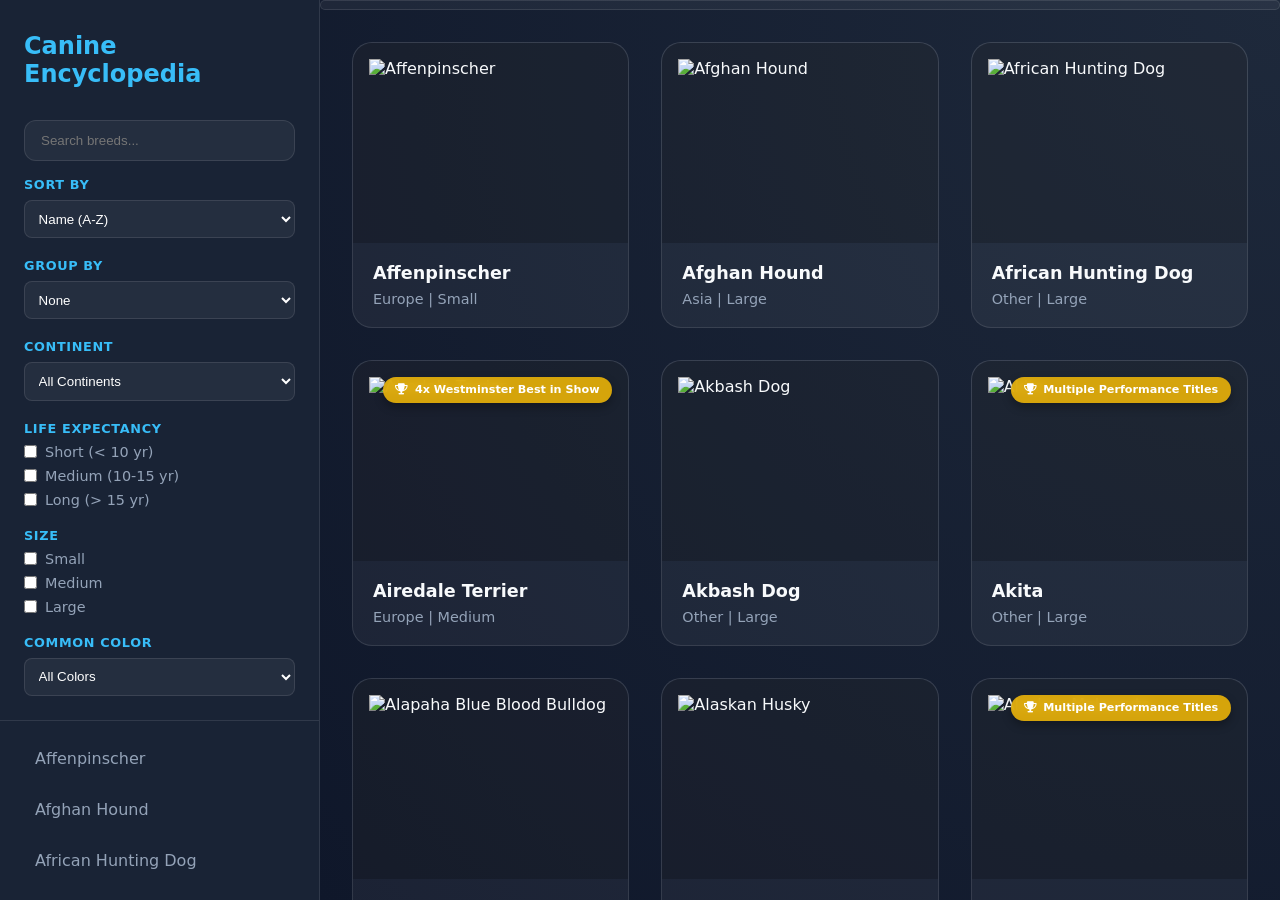
==== index.html @ e1873ed3 "Remove Carousel feature and simplify to Grid Gallery" ====
<!DOCTYPE html>
<html lang="en">
<head>
    <meta charset="UTF-8">
    <meta name="viewport" content="width=device-width, initial-scale=1.0">
    <title>Canine Encyclopedia | Explore Dog Breeds</title>
    <meta name="description" content="Discover facts, abilities, lifespans, and challenges of popular dog breeds in this interactive encyclopedia.">
    <link rel="stylesheet" href="style.css">
    <link rel="stylesheet" href="https://cdnjs.cloudflare.com/ajax/libs/font-awesome/6.4.0/css/all.min.css">
</head>
<body>
    <div class="app-container">
        <aside class="sidebar" id="sidebar">
            <div class="sidebar-header">
                <h2>Canine Encyclopedia</h2>
                <button id="mobile-toggle" class="mobile-toggle">
                    <i class="fas fa-bars"></i>
                </button>
            </div>
            <div class="search-box">
                <input type="text" id="breed-search" placeholder="Search breeds...">
            </div>

            <div class="filter-section">
                <div class="filter-group">
                    <label>Sort By</label>
                    <select id="sort-select">
                        <option value="name-asc">Name (A-Z)</option>
                        <option value="price-desc">Price (Highest)</option>
                        <option value="price-asc">Price (Lowest)</option>
                        <option value="life-desc">Lifespan (Longest)</option>
                        <option value="weight-desc">Weight (Heaviest)</option>
                        <option value="height-desc">Height (Tallest)</option>
                    </select>
                </div>

                <div class="filter-group">
                    <label>Group By</label>
                    <select id="group-select">
                        <option value="none">None</option>
                        <option value="continent">Continent</option>
                        <option value="size">Size</option>
                        <option value="diet">Diet</option>
                    </select>
                </div>

                <div class="filter-group">
                    <label>Continent</label>
                    <select id="continent-filter">
                        <option value="all">All Continents</option>
                        <option value="europe">Europe</option>
                        <option value="north-america">North America</option>
                        <option value="asia">Asia</option>
                        <option value="africa">Africa</option>
                        <option value="australia">Australia</option>
                    </select>
                </div>

                <div class="filter-group">
                    <label>Life Expectancy</label>
                    <div class="checkbox-group">
                        <label><input type="checkbox" class="life-filter" value="short"> Short (< 10 yr)</label>
                        <label><input type="checkbox" class="life-filter" value="medium"> Medium (10-15 yr)</label>
                        <label><input type="checkbox" class="life-filter" value="long"> Long (> 15 yr)</label>
                    </div>
                </div>

                <div class="filter-group">
                    <label>Size</label>
                    <div class="checkbox-group">
                        <label><input type="checkbox" class="size-filter" value="small"> Small</label>
                        <label><input type="checkbox" class="size-filter" value="medium"> Medium</label>
                        <label><input type="checkbox" class="size-filter" value="large"> Large</label>
                    </div>
                </div>

                <div class="filter-group">
                    <label>Common Color</label>
                    <select id="color-filter">
                        <option value="all">All Colors</option>
                        <option value="black">Black</option>
                        <option value="white">White</option>
                        <option value="brown">Brown / Chocolate</option>
                        <option value="golden">Golden / Yellow</option>
                        <option value="grey">Grey / Silver</option>
                        <option value="tan">Tan / Fawn</option>
                    </select>
                </div>
            </div>

            <ul id="breed-list" class="breed-list">
                <!-- Breeds will be injected here -->
            </ul>
        </aside>

        <!-- Main Content -->
        <main class="main-content">
            <header class="header">
                <div class="view-controls">
                    <!-- Carousel removed at user request -->
                </div>
            </header>

            <div id="display-container" class="display-container">
                <!-- Content will be injected here -->
            </div>
        </main>
    </div>

    <script type="module" src="script.js"></script>
</body>
</html>
---- style.css ----
:root {
    --primary-bg: #0f172a;
    --sidebar-bg: rgba(30, 41, 59, 0.7);
    --accent-color: #38bdf8;
    --text-primary: #f8fafc;
    --text-secondary: #94a3b8;
    --glass-bg: rgba(255, 255, 255, 0.05);
    --glass-border: rgba(255, 255, 255, 0.1);
    --card-shadow: 0 10px 15px -3px rgba(0, 0, 0, 0.1);
    --transition: all 0.3s cubic-bezier(0.4, 0, 0.2, 1);
}

* {
    margin: 0;
    padding: 0;
    box-sizing: border-box;
}

body {
    font-family: 'Inter', system-ui, -apple-system, sans-serif;
    background-color: var(--primary-bg);
    color: var(--text-primary);
    overflow: hidden; /* App container handles scrolling */
}

.app-container {
    display: flex;
    height: 100vh;
    width: 100vw;
}

/* Sidebar */
.sidebar {
    width: 320px;
    height: 100vh;
    background: var(--sidebar-bg);
    border-right: 1px solid var(--glass-border);
    display: flex;
    flex-direction: column;
    transition: transform 0.3s cubic-bezier(0.4, 0, 0.2, 1);
    z-index: 1000;
}

.sidebar.open {
    transform: translateX(0);
}

.sidebar-header {
    padding: 2rem 1.5rem;
    display: flex;
    justify-content: space-between;
    align-items: center;
}

.sidebar-header h2 {
    font-size: 1.5rem;
    font-weight: 700;
    color: var(--accent-color);
}

.mobile-toggle {
    display: none;
    background: var(--accent-color);
    color: white;
    border: none;
    width: 45px;
    height: 45px;
    border-radius: 12px;
    cursor: pointer;
    font-size: 1.25rem;
    box-shadow: 0 4px 15px rgba(56, 189, 248, 0.3);
    transition: var(--transition);
}

.sidebar-header .mobile-toggle {
    width: 35px;
    height: 35px;
    font-size: 1rem;
    box-shadow: none;
}

.search-box {
    padding: 0 1.5rem 1rem;
}

.filter-section {
    padding: 0 1.5rem 1.5rem;
    display: flex;
    flex-direction: column;
    gap: 1.25rem;
    border-bottom: 1px solid var(--glass-border);
    margin-bottom: 1rem;
}

.filter-group label {
    display: block;
    font-size: 0.8rem;
    font-weight: 600;
    color: var(--accent-color);
    text-transform: uppercase;
    letter-spacing: 0.05em;
    margin-bottom: 0.5rem;
}

.filter-group select {
    width: 100%;
    padding: 0.6rem;
    background: var(--glass-bg);
    border: 1px solid var(--glass-border);
    border-radius: 8px;
    color: white;
    outline: none;
    cursor: pointer;
}

.checkbox-group {
    display: flex;
    flex-direction: column;
    gap: 0.5rem;
}

.checkbox-group label {
    display: flex;
    align-items: center;
    gap: 0.5rem;
    font-size: 0.9rem;
    color: var(--text-secondary);
    text-transform: none;
    letter-spacing: normal;
    cursor: pointer;
    font-weight: 400;
    margin-bottom: 0;
}

.checkbox-group input[type="checkbox"] {
    accent-color: var(--accent-color);
}

.search-box input {
    width: 100%;
    padding: 0.75rem 1rem;
    background: var(--glass-bg);
    border: 1px solid var(--glass-border);
    border-radius: 12px;
    color: white;
    outline: none;
    transition: var(--transition);
}

.search-box input:focus {
    border-color: var(--accent-color);
    background: rgba(255, 255, 255, 0.1);
}

.breed-list {
    flex: 1;
    overflow-y: auto;
    padding: 0 1rem 2rem;
    list-style: none;
}

.breed-list::-webkit-scrollbar {
    width: 6px;
}

.breed-list::-webkit-scrollbar-thumb {
    background: var(--glass-border);
    border-radius: 10px;
}

.breed-item {
    padding: 0.75rem 1rem;
    margin-bottom: 0.5rem;
    border-radius: 10px;
    cursor: pointer;
    color: var(--text-secondary);
    transition: var(--transition);
    border-left: 3px solid transparent;
}

.breed-item:hover {
    background: var(--glass-bg);
    color: var(--text-primary);
}

.breed-item.active {
    background: rgba(56, 189, 248, 0.1);
    color: var(--accent-color);
    border-left-color: var(--accent-color);
}

/* Main Content */
.main-content {
    flex: 1;
    display: flex;
    flex-direction: column;
    background: radial-gradient(circle at top right, #1e293b, #0f172a);
    overflow-y: auto;
    position: relative;
}

.top-nav {
    padding: 1.5rem 2rem;
    display: flex;
    justify-content: space-between;
    align-items: center;
    background: rgba(15, 23, 42, 0.5);
    backdrop-filter: blur(10px);
    border-bottom: 1px solid var(--glass-border);
    position: sticky;
    top: 0;
    z-index: 10;
}

.logo {
    display: flex;
    align-items: center;
    gap: 0.75rem;
    font-size: 1.25rem;
    font-weight: 600;
}

.logo i {
    color: var(--accent-color);
}

.view-controls {
    display: flex;
    gap: 0.5rem;
    background: var(--glass-bg);
    padding: 0.25rem;
    border-radius: 10px;
    border: 1px solid var(--glass-border);
}

.view-btn {
    background: none;
    border: none;
    color: var(--text-secondary);
    width: 40px;
    height: 40px;
    border-radius: 8px;
    cursor: pointer;
    transition: var(--transition);
    display: flex;
    align-items: center;
    justify-content: center;
}

.view-btn:hover {
    color: var(--text-primary);
    background: rgba(255, 255, 255, 0.05);
}

.view-btn.active {
    color: var(--accent-color);
    background: rgba(255, 255, 255, 0.1);
}

.display-container {
    padding: 2rem;
    flex: 1;
}

/* Grid View */
.grid-container {
    display: grid;
    grid-template-columns: repeat(auto-fill, minmax(250px, 1fr));
    gap: 2rem;
    animation: fadeIn 0.5s ease-out;
}

.group-header {
    grid-column: 1 / -1;
    font-size: 1.5rem;
    font-weight: 700;
    color: var(--accent-color);
    margin-top: 2rem;
    margin-bottom: 1rem;
    padding-bottom: 0.5rem;
    border-bottom: 2px solid rgba(56, 189, 248, 0.2);
    display: flex;
    align-items: center;
    gap: 0.75rem;
}

.group-header::before {
    content: '';
    display: inline-block;
    width: 6px;
    height: 20px;
    background: var(--accent-color);
    border-radius: 3px;
}

.breed-card {
    background: var(--glass-bg);
    border: 1px solid var(--glass-border);
    border-radius: 20px;
    overflow: hidden;
    cursor: pointer;
    transition: var(--transition);
    position: relative;
}

.award-badge {
    position: absolute;
    top: 1rem;
    right: 1rem;
    background: rgba(234, 179, 8, 0.9);
    color: white;
    padding: 0.4rem 0.8rem;
    border-radius: 20px;
    font-size: 0.7rem;
    font-weight: 700;
    z-index: 10;
    display: flex;
    align-items: center;
    gap: 0.4rem;
    box-shadow: 0 4px 10px rgba(0, 0, 0, 0.3);
    backdrop-filter: blur(5px);
}

.breed-card:hover {
    transform: translateY(-10px);
    border-color: var(--accent-color);
    box-shadow: 0 20px 25px -5px rgba(0, 0, 0, 0.2);
}

.breed-card .card-image {
    height: 200px;
    width: 100%;
    overflow: hidden;
}

.breed-card img {
    width: 100%;
    height: 100%;
    object-fit: cover;
    transition: transform 0.5s ease;
}

.breed-card:hover img {
    transform: scale(1.1);
}

.breed-card .card-info {
    padding: 1.25rem;
}

.breed-card h3 {
    font-size: 1.1rem;
    margin-bottom: 0.5rem;
}

.breed-card p {
    color: var(--text-secondary);
    font-size: 0.9rem;
}

/* Grid Card Enhancements */
.breed-card {
    background: var(--glass-bg);
    border: 1px solid var(--glass-border);
    border-radius: 20px;
    overflow: hidden;
    cursor: pointer;
    transition: var(--transition);
    position: relative;
}

.breed-card:hover {
    transform: translateY(-10px);
    border-color: var(--accent-color);
    box-shadow: 0 20px 40px rgba(0, 0, 0, 0.4);
}

.card-image {
    height: 250px;
    background: rgba(0, 0, 0, 0.2);
    display: flex;
    align-items: center;
    justify-content: center;
    padding: 1rem;
}

.card-image img {
    max-width: 100%;
    max-height: 100%;
    object-fit: contain; /* Full dog visibility */
    transition: transform 0.5s ease;
}

.breed-card:hover .card-image img {
    transform: scale(1.1);
}

/* Detail View */
.detail-view {
    animation: slideInUp 0.5s ease-out;
}

.back-btn {
    padding: 0.75rem 1.5rem;
    background: var(--glass-bg);
    border: 1px solid var(--glass-border);
    border-radius: 12px;
    color: white;
    cursor: pointer;
    margin-bottom: 2rem;
    display: flex;
    align-items: center;
    gap: 0.75rem;
    font-weight: 600;
    transition: var(--transition);
}

.back-btn:hover {
    background: var(--accent-color);
    border-color: var(--accent-color);
    transform: translateX(-5px);
}

.hero-section {
    display: grid;
    grid-template-columns: 1fr 1fr;
    gap: 3rem;
    margin-bottom: 3rem;
}

.hero-image {
    border-radius: 30px;
    overflow: hidden;
    box-shadow: 0 25px 50px -12px rgba(0, 0, 0, 0.5);
}

.hero-image img {
    width: 100%;
    height: 100%;
    object-fit: cover;
}

.hero-content h1 {
    font-size: 3.5rem;
    margin-bottom: 0.5rem;
    background: linear-gradient(to right, #fff, var(--accent-color));
    -webkit-background-clip: text;
    -webkit-text-fill-color: transparent;
}

.stats-grid {
    display: flex;
    flex-wrap: wrap;
    gap: 1rem;
    margin-bottom: 2rem;
}

.stat-badge {
    display: flex;
    align-items: center;
    gap: 0.5rem;
    padding: 0.5rem 1rem;
    background: rgba(56, 189, 248, 0.1);
    color: var(--accent-color);
    border-radius: 12px;
    font-size: 0.85rem;
    border: 1px solid rgba(56, 189, 248, 0.2);
    font-weight: 500;
}

.stat-badge i {
    font-size: 0.9rem;
}

/* Tabs */
.tabs {
    display: flex;
    gap: 2rem;
    border-bottom: 1px solid var(--glass-border);
    margin-bottom: 2rem;
}

.tab-btn {
    background: none;
    border: none;
    color: var(--text-secondary);
    padding: 1rem 0;
    cursor: pointer;
    font-weight: 600;
    position: relative;
    transition: var(--transition);
}

.tab-btn:hover {
    color: var(--text-primary);
}

.tab-btn.active {
    color: var(--accent-color);
}

.tab-btn.active::after {
    content: '';
    position: absolute;
    bottom: -1px;
    left: 0;
    width: 100%;
    height: 2px;
    background: var(--accent-color);
}

.tab-btn.danger {
    color: #ef4444;
}

.tab-btn.danger.active {
    color: #ef4444;
}

.tab-btn.danger.active::after {
    background: #ef4444;
}

.detail-award {
    display: inline-flex;
    align-items: center;
    gap: 0.75rem;
    padding: 0.6rem 1.25rem;
    background: rgba(234, 179, 8, 0.15);
    color: #eab308;
    border: 1px solid rgba(234, 179, 8, 0.3);
    border-radius: 30px;
    font-weight: 700;
    margin-bottom: 1.5rem;
    font-size: 0.9rem;
}

.personality-split {
    display: grid;
    grid-template-columns: 1fr 1fr;
    gap: 3rem;
    margin-top: 1rem;
}

.personality-split h4 {
    margin-bottom: 1.5rem;
    display: flex;
    align-items: center;
    gap: 0.75rem;
    font-size: 1.25rem;
    font-weight: 700;
}

.likes h4 { color: #22c55e; }
.dislikes h4 { color: #ef4444; }

.caution-box {
    background: rgba(239, 68, 68, 0.05);
    border: 1px solid rgba(239, 68, 68, 0.2);
    border-radius: 20px;
    padding: 2.5rem;
    position: relative;
    overflow: hidden;
}

.caution-box::before {
    content: '';
    position: absolute;
    left: 0;
    top: 0;
    width: 4px;
    height: 100%;
    background: #ef4444;
}

.caution-box i {
    font-size: 3rem;
    color: #ef4444;
    margin-bottom: 1.5rem;
}

.caution-box p {
    font-size: 1.25rem;
    font-weight: 600;
    margin-bottom: 2rem;
    color: white;
    line-height: 1.4;
}

@media (max-width: 768px) {
    .personality-split {
        grid-template-columns: 1fr;
        gap: 2rem;
    }
}

.tab-content {
    display: none;
    animation: fadeIn 0.3s ease;
}

.tab-content.active {
    display: block;
}

.info-list {
    list-style: none;
}

.info-list li {
    padding: 1rem;
    background: var(--glass-bg);
    margin-bottom: 1rem;
    border-radius: 12px;
    border-left: 4px solid var(--accent-color);
}

/* Animations */
@keyframes fadeIn {
    from { opacity: 0; transform: translateY(10px); }
    to { opacity: 1; transform: translateY(0); }
}

@keyframes slideInUp {
    from { opacity: 0; transform: translateY(50px); }
    to { opacity: 1; transform: translateY(0); }
}

/* Mobile Responsive Improvements */
@media (max-width: 1024px) {
    .sidebar {
        position: fixed;
        left: 0;
        top: 0;
        transform: translateX(-100%);
    }

    .mobile-toggle {
        display: flex;
        position: fixed;
        top: 1rem;
        left: 1rem;
        z-index: 1100;
    }

    .carousel-item {
        flex: 0 0 85vw;
        height: 70vh;
    }
    
    .carousel-group-title {
        margin-left: 5vw;
        font-size: 1.5rem;
    }

    .hero-section {
        grid-template-columns: 1fr;
    }
}

@media (max-width: 640px) {
    .hero-content h1 {
        font-size: 2.5rem;
    }
}
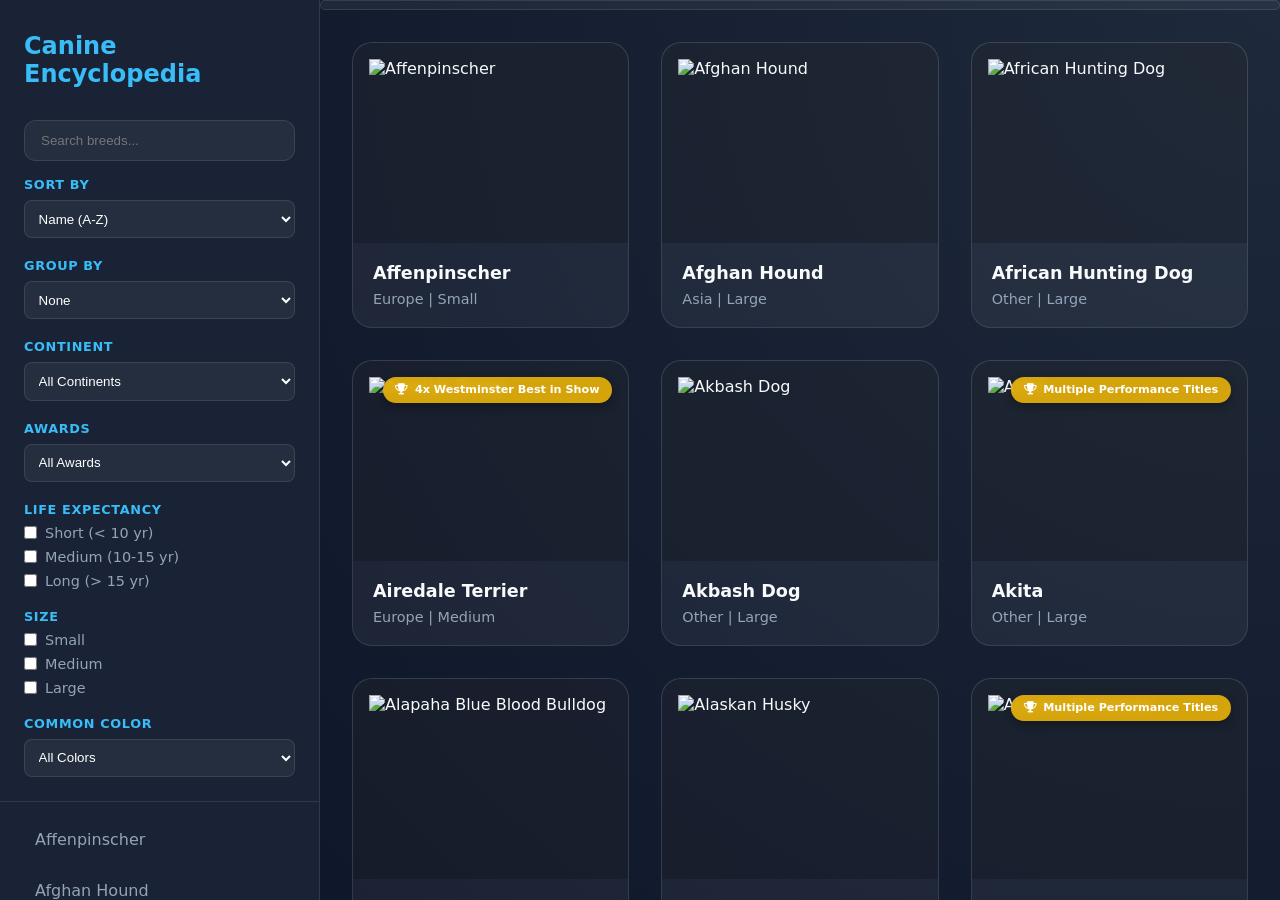
==== commit 549a2c69: "feat: add award filter to sidebar" ====
--- a/index.html
+++ b/index.html
@@ -57,6 +57,13 @@
                 </div>
 
                 <div class="filter-group">
+                    <label>Awards</label>
+                    <select id="award-filter">
+                        <option value="all">All Awards</option>
+                    </select>
+                </div>
+
+                <div class="filter-group">
                     <label>Life Expectancy</label>
                     <div class="checkbox-group">
                         <label><input type="checkbox" class="life-filter" value="short"> Short (< 10 yr)</label>
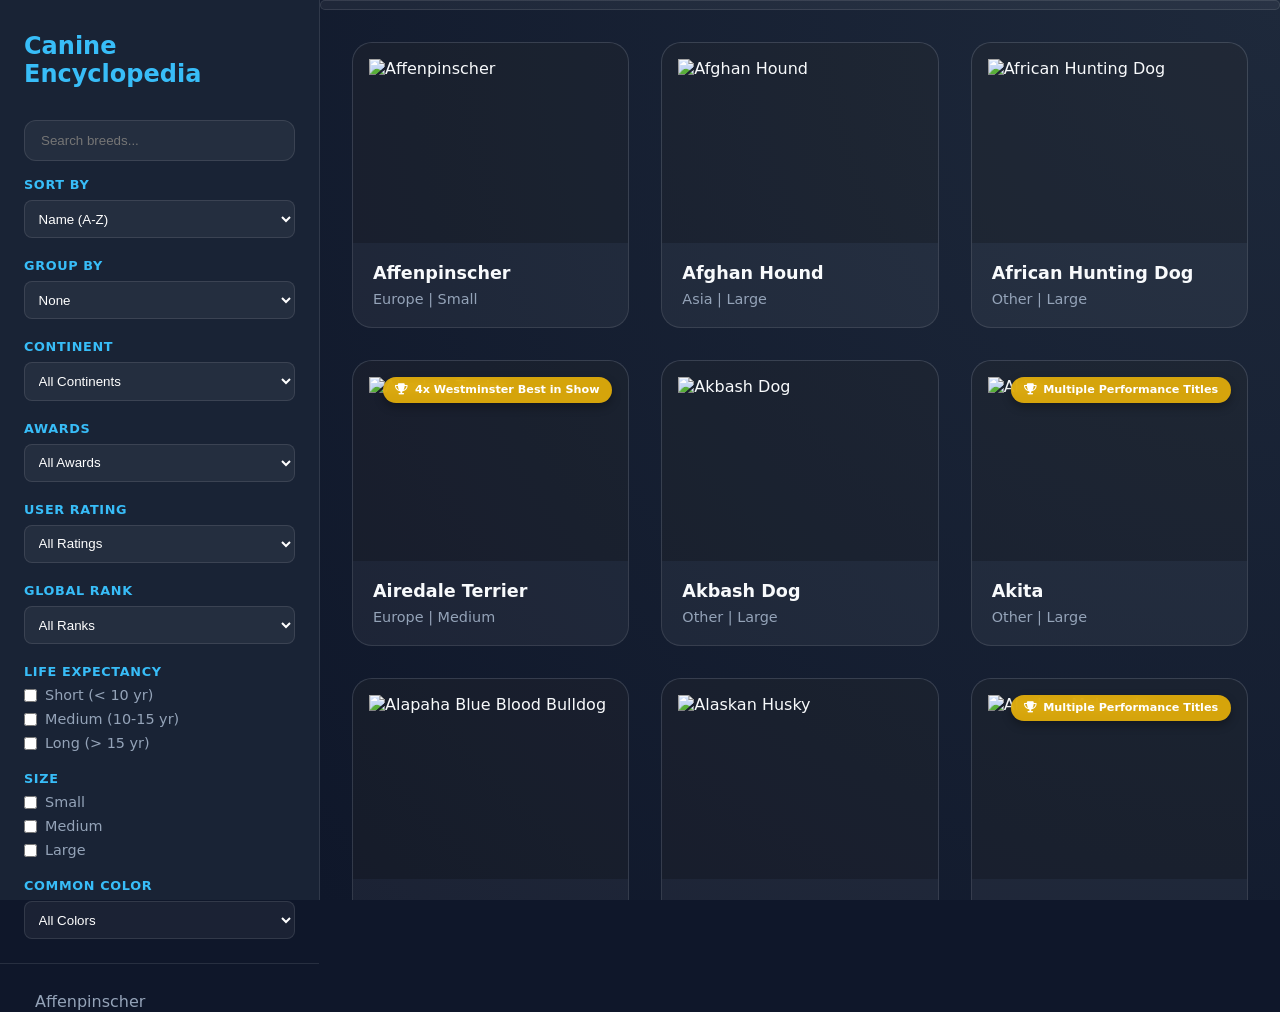
==== commit e6a55107: "feat: add user rating and global rank filters to the sidebar" ====
--- a/index.html
+++ b/index.html
@@ -64,6 +64,25 @@
                 </div>
 
                 <div class="filter-group">
+                    <label>User Rating</label>
+                    <select id="rating-filter">
+                        <option value="all">All Ratings</option>
+                        <option value="4.5">4.5 Stars & Up</option>
+                        <option value="4.0">4.0 Stars & Up</option>
+                    </select>
+                </div>
+
+                <div class="filter-group">
+                    <label>Global Rank</label>
+                    <select id="rank-filter">
+                        <option value="all">All Ranks</option>
+                        <option value="10">Top 10</option>
+                        <option value="50">Top 50</option>
+                        <option value="100">Top 100</option>
+                    </select>
+                </div>
+
+                <div class="filter-group">
                     <label>Life Expectancy</label>
                     <div class="checkbox-group">
                         <label><input type="checkbox" class="life-filter" value="short"> Short (< 10 yr)</label>
--- a/style.css
+++ b/style.css
@@ -472,6 +472,14 @@
     font-size: 0.9rem;
 }
 
+.details-bottom-section {
+    background: var(--glass-bg);
+    border: 1px solid var(--glass-border);
+    border-radius: 20px;
+    padding: 2rem;
+    margin-top: 1rem;
+}
+
 /* Tabs */
 .tabs {
     display: flex;
@@ -524,15 +532,38 @@
 .detail-award {
     display: inline-flex;
     align-items: center;
-    gap: 0.75rem;
-    padding: 0.6rem 1.25rem;
-    background: rgba(234, 179, 8, 0.15);
-    color: #eab308;
+    gap: 0.5rem;
+    background: linear-gradient(135deg, rgba(234, 179, 8, 0.2), rgba(234, 179, 8, 0.05));
     border: 1px solid rgba(234, 179, 8, 0.3);
-    border-radius: 30px;
-    font-weight: 700;
+    color: #fef08a;
+    padding: 0.5rem 1rem;
+    border-radius: 20px;
+    font-size: 0.9rem;
+    font-weight: 600;
     margin-bottom: 1.5rem;
+}
+
+.special-feature {
+    display: inline-flex;
+    align-items: center;
+    gap: 0.5rem;
+    background: linear-gradient(135deg, rgba(168, 85, 247, 0.2), rgba(168, 85, 247, 0.05));
+    border: 1px solid rgba(168, 85, 247, 0.3);
+    color: #e9d5ff;
+    padding: 0.5rem 1rem;
+    border-radius: 20px;
     font-size: 0.9rem;
+    font-weight: 600;
+    margin-bottom: 1.5rem;
+    margin-right: 0.5rem;
+}
+
+.breed-intro {
+    font-size: 1.1rem;
+    line-height: 1.6;
+    color: #e2e8f0;
+    margin-bottom: 2rem;
+    max-width: 600px;
 }
 
 .personality-split {
@@ -542,13 +573,13 @@
     margin-top: 1rem;
 }
 
-.personality-split h4 {
-    margin-bottom: 1.5rem;
-    display: flex;
-    align-items: center;
-    gap: 0.75rem;
+.personality-split h4, .professions-list h4, .compatibility-list h4 {
+    display: flex;
+    align-items: center;
+    gap: 0.5rem;
     font-size: 1.25rem;
-    font-weight: 700;
+    margin-bottom: 1rem;
+    color: var(--accent-color);
 }
 
 .likes h4 { color: #22c55e; }
@@ -663,3 +694,81 @@
         font-size: 2.5rem;
     }
 }
+
+/* User Rating Styles */
+.rating-container {
+    display: flex;
+    gap: 3rem;
+    align-items: center;
+    padding: 2rem;
+    background: rgba(0,0,0,0.2);
+    border-radius: 16px;
+}
+
+.rating-score {
+    text-align: center;
+}
+
+.rating-score h2 {
+    font-size: 4rem;
+    color: var(--accent-color);
+    margin: 0;
+    line-height: 1;
+}
+
+.rating-score .stars {
+    color: #eab308;
+    font-size: 1.5rem;
+    margin: 0.5rem 0;
+}
+
+.rating-score p {
+    color: #94a3b8;
+    font-size: 0.9rem;
+}
+
+.rating-bars {
+    flex: 1;
+    display: flex;
+    flex-direction: column;
+    gap: 0.5rem;
+}
+
+.rating-bar {
+    display: flex;
+    align-items: center;
+    gap: 1rem;
+}
+
+.rating-bar .label {
+    min-width: 40px;
+    font-weight: bold;
+    color: #e2e8f0;
+    display: flex;
+    justify-content: space-between;
+}
+
+.rating-bar .label i {
+    color: #eab308;
+}
+
+.rating-bar .bar {
+    flex: 1;
+    height: 8px;
+    background: rgba(255, 255, 255, 0.1);
+    border-radius: 4px;
+    overflow: hidden;
+}
+
+.rating-bar .bar .fill {
+    height: 100%;
+    background: var(--accent-color);
+    border-radius: 4px;
+}
+
+.rating-bar .pct {
+    min-width: 40px;
+    text-align: right;
+    color: #94a3b8;
+    font-size: 0.85rem;
+}
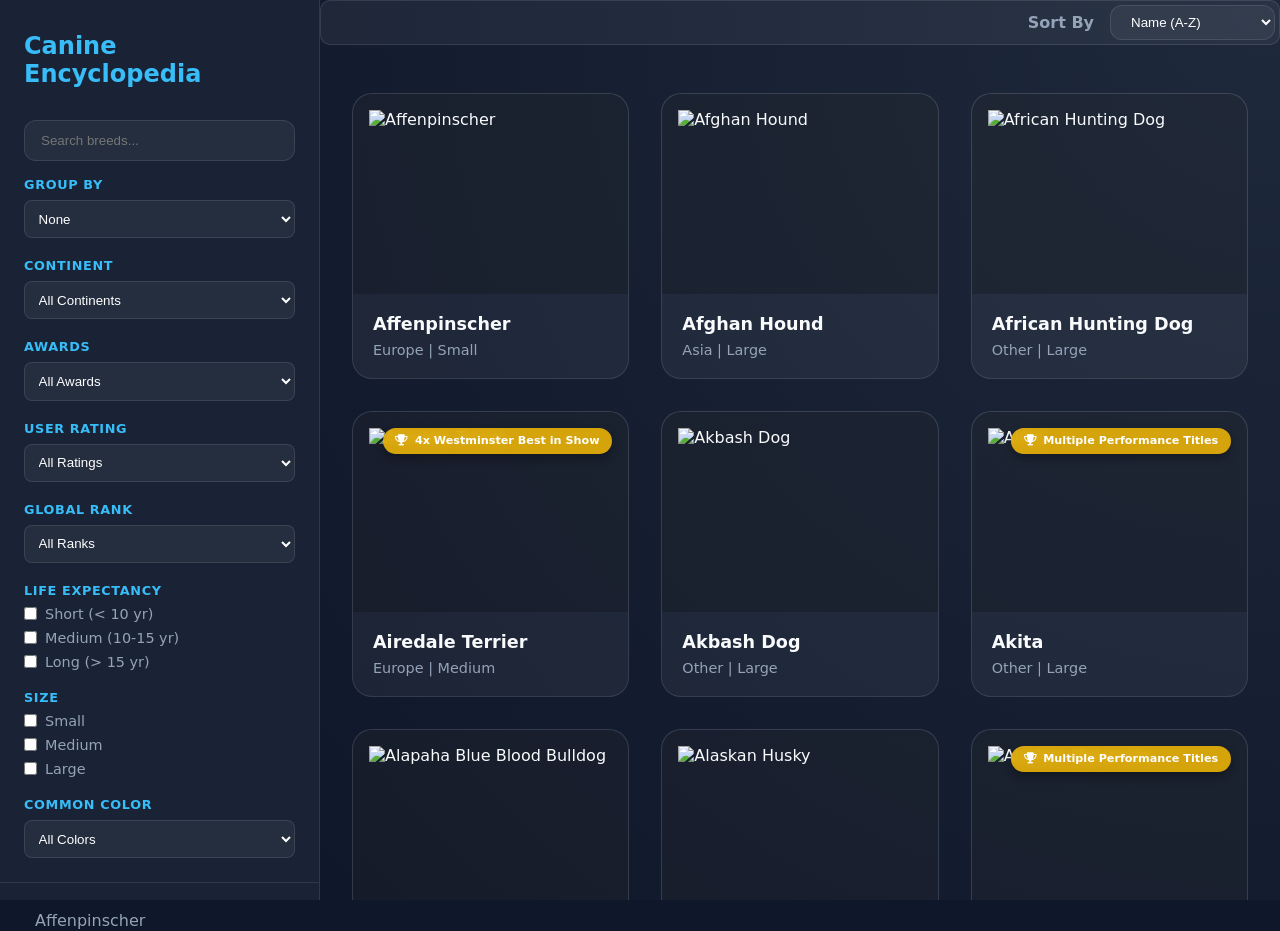
==== commit e1d7c0c0: "style: move Sort By option out of the sidebar to the main header" ====
--- a/index.html
+++ b/index.html
@@ -22,17 +22,6 @@
             </div>
 
             <div class="filter-section">
-                <div class="filter-group">
-                    <label>Sort By</label>
-                    <select id="sort-select">
-                        <option value="name-asc">Name (A-Z)</option>
-                        <option value="price-desc">Price (Highest)</option>
-                        <option value="price-asc">Price (Lowest)</option>
-                        <option value="life-desc">Lifespan (Longest)</option>
-                        <option value="weight-desc">Weight (Heaviest)</option>
-                        <option value="height-desc">Height (Tallest)</option>
-                    </select>
-                </div>
 
                 <div class="filter-group">
                     <label>Group By</label>
@@ -122,8 +111,16 @@
         <!-- Main Content -->
         <main class="main-content">
             <header class="header">
-                <div class="view-controls">
-                    <!-- Carousel removed at user request -->
+                <div class="view-controls" style="display: flex; align-items: center; justify-content: flex-end; width: 100%; gap: 1rem; margin-bottom: 1rem;">
+                    <label style="color: #94a3b8; font-weight: 600;">Sort By</label>
+                    <select id="sort-select" style="padding: 0.5rem 1rem; border-radius: 12px; background: var(--glass-bg); border: 1px solid var(--glass-border); color: white; outline: none; cursor: pointer;">
+                        <option value="name-asc" style="color: black;">Name (A-Z)</option>
+                        <option value="price-desc" style="color: black;">Price (Highest)</option>
+                        <option value="price-asc" style="color: black;">Price (Lowest)</option>
+                        <option value="life-desc" style="color: black;">Lifespan (Longest)</option>
+                        <option value="weight-desc" style="color: black;">Weight (Heaviest)</option>
+                        <option value="height-desc" style="color: black;">Height (Tallest)</option>
+                    </select>
                 </div>
             </header>
 
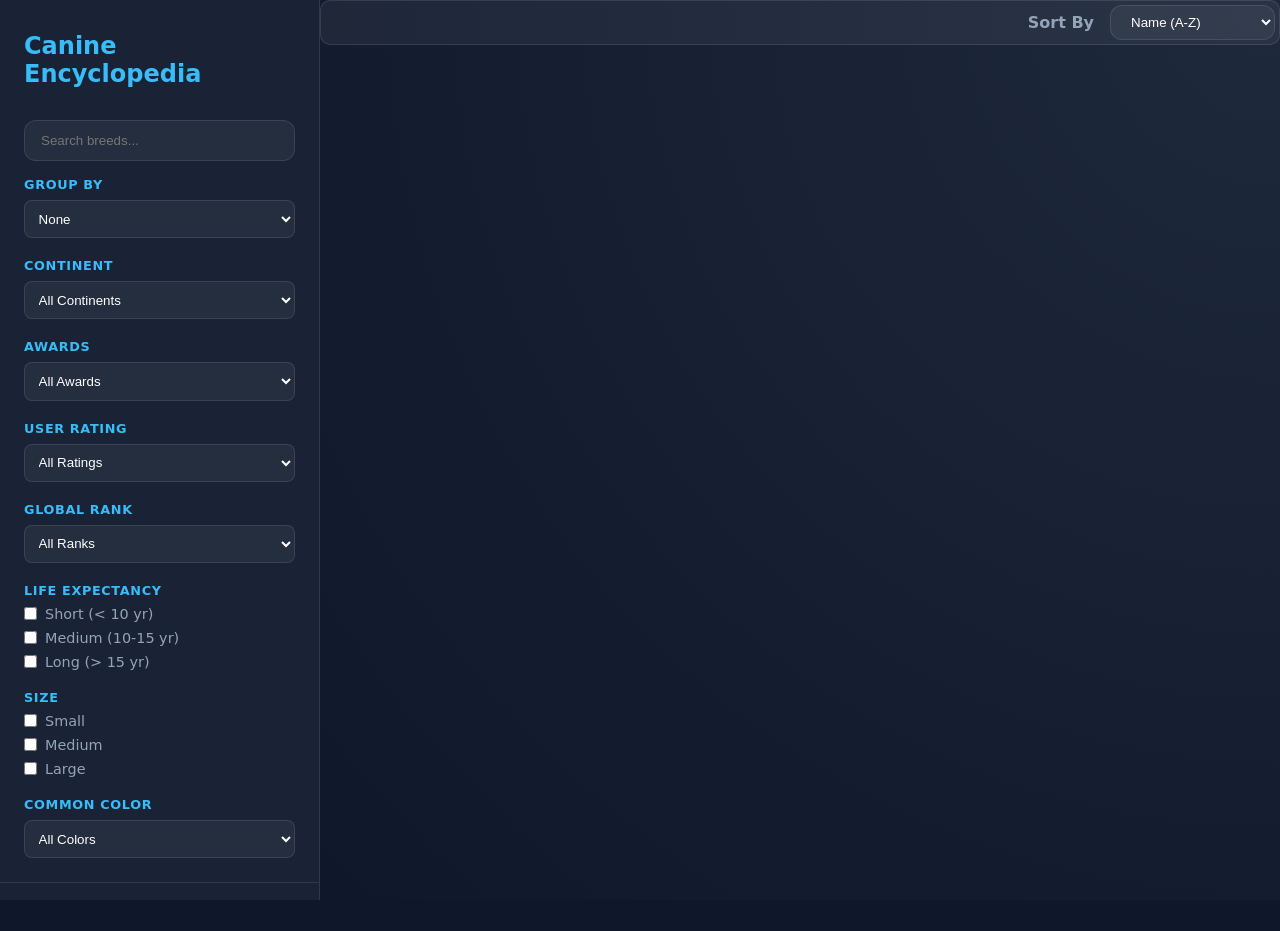
==== commit 1e5fb349: "Add mini carousel for award winners" ====
--- a/index.html
+++ b/index.html
@@ -108,7 +108,12 @@
             </ul>
         </aside>
 
-        <!-- Main Content -->
+        <section class="film-carousel">
+    <section class="mini-carousel">
+    <div class="mini-carousel-track" id="mini-carousel-track"></div>
+</section>
+</section>
+
         <main class="main-content">
             <header class="header">
                 <div class="view-controls" style="display: flex; align-items: center; justify-content: flex-end; width: 100%; gap: 1rem; margin-bottom: 1rem;">
--- a/style.css
+++ b/style.css
@@ -480,53 +480,76 @@
     margin-top: 1rem;
 }
 
-/* Tabs */
-.tabs {
-    display: flex;
-    gap: 2rem;
-    border-bottom: 1px solid var(--glass-border);
-    margin-bottom: 2rem;
-}
-
-.tab-btn {
-    background: none;
+/* Accordion Styles */
+.accordion {
+    display: flex;
+    flex-direction: column;
+    gap: 1rem;
+}
+
+.accordion-item {
+    background: rgba(255, 255, 255, 0.05);
+    border: 1px solid var(--glass-border);
+    border-radius: 12px;
+    overflow: hidden;
+    transition: var(--transition);
+}
+
+.accordion-header {
+    width: 100%;
+    text-align: left;
+    background: transparent;
     border: none;
+    padding: 1.25rem 1.5rem;
+    color: var(--text-primary);
+    font-size: 1.1rem;
+    font-weight: 600;
+    cursor: pointer;
+    display: flex;
+    justify-content: space-between;
+    align-items: center;
+    transition: var(--transition);
+}
+
+.accordion-header i {
+    transition: transform 0.3s ease;
     color: var(--text-secondary);
-    padding: 1rem 0;
-    cursor: pointer;
-    font-weight: 600;
-    position: relative;
-    transition: var(--transition);
-}
-
-.tab-btn:hover {
-    color: var(--text-primary);
-}
-
-.tab-btn.active {
-    color: var(--accent-color);
-}
-
-.tab-btn.active::after {
-    content: '';
-    position: absolute;
-    bottom: -1px;
-    left: 0;
-    width: 100%;
-    height: 2px;
-    background: var(--accent-color);
-}
-
-.tab-btn.danger {
+}
+
+.accordion-item.active .accordion-header {
+    background: rgba(255, 255, 255, 0.02);
+    color: var(--accent-color);
+}
+
+.accordion-item.active .accordion-header i {
+    transform: rotate(180deg);
+    color: var(--accent-color);
+}
+
+.accordion-content {
+    max-height: 0;
+    opacity: 0;
+    padding: 0 1.5rem;
+    overflow: hidden;
+    transition: all 0.4s ease-in-out;
+}
+
+.accordion-item.active .accordion-content {
+    max-height: 2000px; /* arbitrary large value */
+    opacity: 1;
+    padding: 1.5rem;
+    border-top: 1px solid var(--glass-border);
+}
+
+.danger-header {
+    color: #ef4444 !important;
+}
+
+.accordion-item.active .danger-header {
+    background: rgba(239, 68, 68, 0.05);
+}
+.accordion-item.active .danger-header i {
     color: #ef4444;
-}
-
-.tab-btn.danger.active {
-    color: #ef4444;
-}
-
-.tab-btn.danger.active::after {
-    background: #ef4444;
 }
 
 .detail-award {
@@ -543,19 +566,33 @@
     margin-bottom: 1.5rem;
 }
 
-.special-feature {
-    display: inline-flex;
-    align-items: center;
-    gap: 0.5rem;
-    background: linear-gradient(135deg, rgba(168, 85, 247, 0.2), rgba(168, 85, 247, 0.05));
-    border: 1px solid rgba(168, 85, 247, 0.3);
-    color: #e9d5ff;
-    padding: 0.5rem 1rem;
-    border-radius: 20px;
-    font-size: 0.9rem;
-    font-weight: 600;
-    margin-bottom: 1.5rem;
-    margin-right: 0.5rem;
+/* Film Carousel Styles */
+
+
+.carousel-track {
+    display: flex;
+    gap: 1rem;
+    align-items: center;
+    transition: transform 0.5s ease;
+}
+
+.carousel-item {
+    width: 120px;
+    height: 80px;
+    object-fit: cover;
+    border-radius: 12px;
+    border: 1px solid var(--glass-border);
+    background: var(--glass-bg);
+    flex-shrink: 0;
+}
+
+@media (max-width: 768px) {
+    .carousel-item {
+        width: 90px;
+        height: 60px;
+    }
+}
+    
 }
 
 .breed-intro {
@@ -623,15 +660,6 @@
         grid-template-columns: 1fr;
         gap: 2rem;
     }
-}
-
-.tab-content {
-    display: none;
-    animation: fadeIn 0.3s ease;
-}
-
-.tab-content.active {
-    display: block;
 }
 
 .info-list {
@@ -695,14 +723,69 @@
     }
 }
 
-/* User Rating Styles */
+/* User Rating Popover Styles */
+.rating-popover-container {
+    position: relative;
+    display: inline-block;
+    margin-bottom: 2rem;
+}
+
+.rating-summary {
+    display: inline-flex;
+    align-items: center;
+    gap: 0.75rem;
+    padding: 0.5rem 1rem;
+    background: rgba(255, 255, 255, 0.05);
+    border: 1px solid var(--glass-border);
+    border-radius: 20px;
+    cursor: pointer;
+    transition: var(--transition);
+}
+
+.rating-summary:hover {
+    background: rgba(255, 255, 255, 0.1);
+}
+
+.rating-summary .stars {
+    color: #eab308;
+    font-weight: bold;
+}
+
+.rating-summary .reviews {
+    color: #94a3b8;
+    font-size: 0.9rem;
+    display: flex;
+    align-items: center;
+    gap: 0.5rem;
+}
+
+.rating-popover {
+    position: absolute;
+    top: calc(100% + 0.5rem);
+    left: 0;
+    width: 350px;
+    background: var(--bg-dark);
+    border: 1px solid var(--glass-border);
+    border-radius: 16px;
+    padding: 1.5rem;
+    box-shadow: 0 10px 25px rgba(0,0,0,0.5);
+    z-index: 100;
+    opacity: 0;
+    visibility: hidden;
+    transform: translateY(-10px);
+    transition: all 0.3s ease;
+}
+
+.rating-popover.show {
+    opacity: 1;
+    visibility: visible;
+    transform: translateY(0);
+}
+
 .rating-container {
     display: flex;
-    gap: 3rem;
-    align-items: center;
-    padding: 2rem;
-    background: rgba(0,0,0,0.2);
-    border-radius: 16px;
+    flex-direction: column;
+    gap: 1.5rem;
 }
 
 .rating-score {
@@ -710,7 +793,7 @@
 }
 
 .rating-score h2 {
-    font-size: 4rem;
+    font-size: 3.5rem;
     color: var(--accent-color);
     margin: 0;
     line-height: 1;
@@ -718,7 +801,7 @@
 
 .rating-score .stars {
     color: #eab308;
-    font-size: 1.5rem;
+    font-size: 1.25rem;
     margin: 0.5rem 0;
 }
 
@@ -728,7 +811,6 @@
 }
 
 .rating-bars {
-    flex: 1;
     display: flex;
     flex-direction: column;
     gap: 0.5rem;
